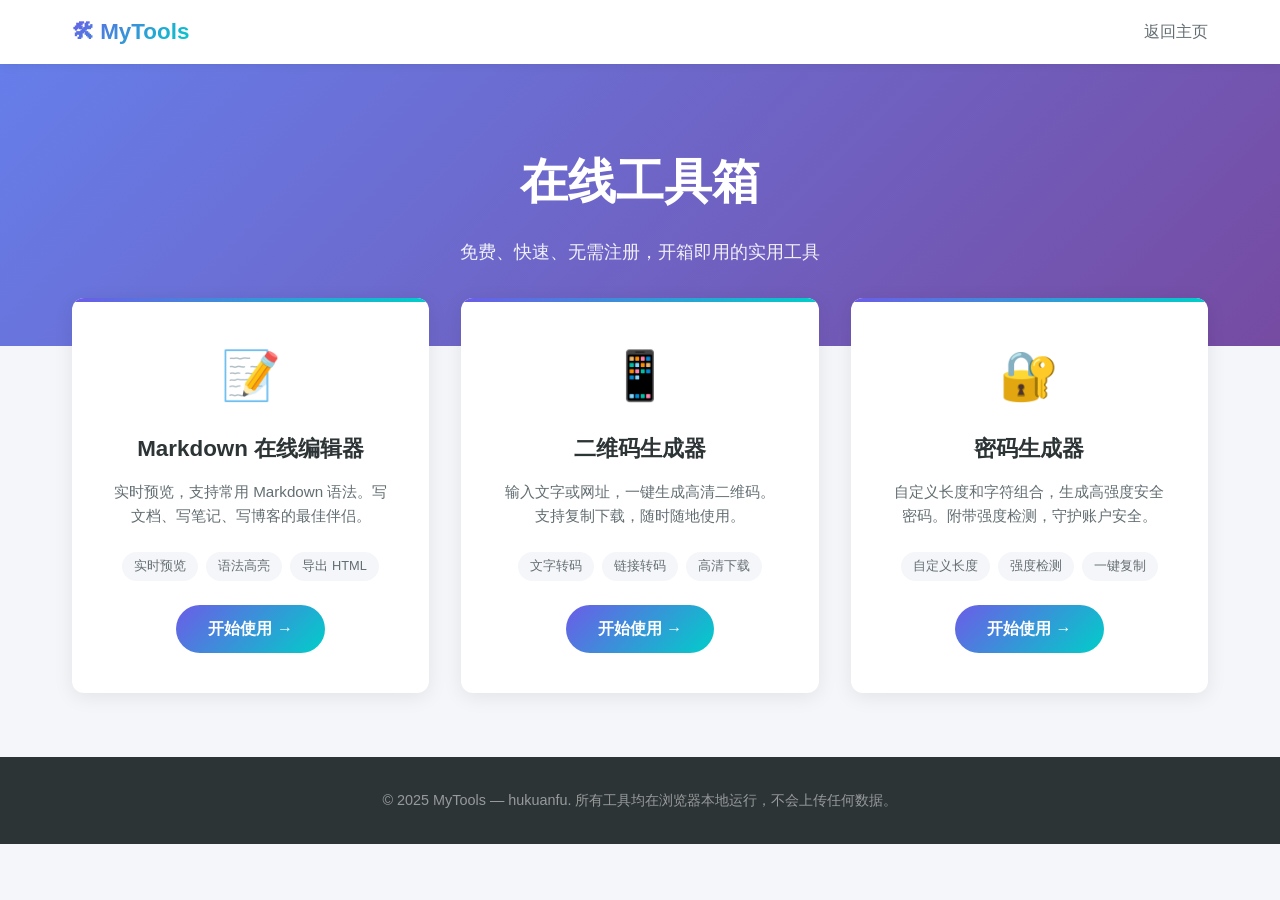
==== tools/index.html @ dee19282 "Add online tools: Markdown editor, QR code generator, password generator with full SEO" ====
<!DOCTYPE html>
<html lang="zh-CN">
<head>
    <meta charset="UTF-8">
    <meta name="viewport" content="width=device-width, initial-scale=1.0">
    <title>在线工具箱 — Markdown编辑器、二维码生成、密码生成 | MyTools</title>
    <meta name="description" content="免费在线工具箱：Markdown 在线编辑器实时预览、二维码在线生成器、高强度密码生成器。无需注册，开箱即用。">
    <meta name="keywords" content="在线工具,Markdown编辑器,二维码生成器,密码生成器,免费工具,开发者工具">
    <meta name="author" content="hukuanfu">
    <meta name="robots" content="index, follow">
    <link rel="canonical" href="https://hukuanfu1220.github.io/my-website/tools/">
    <meta property="og:type" content="website">
    <meta property="og:title" content="在线工具箱 — Markdown、二维码、密码生成">
    <meta property="og:description" content="免费在线工具箱：Markdown 编辑器、二维码生成器、密码生成器。">
    <meta property="og:url" content="https://hukuanfu1220.github.io/my-website/tools/">
    <meta property="og:locale" content="zh_CN">
    <meta name="twitter:card" content="summary_large_image">
    <meta name="twitter:title" content="在线工具箱 — Markdown、二维码、密码生成">
    <meta name="twitter:description" content="免费在线工具箱，开箱即用。">
    <link rel="icon" type="image/svg+xml" href="data:image/svg+xml,<svg xmlns='http://www.w3.org/2000/svg' viewBox='0 0 100 100'><rect x='10' y='10' width='80' height='80' rx='15' fill='%236c5ce7'/><text x='50' y='68' text-anchor='middle' font-size='50' fill='white'>🛠</text></svg>">
    <link rel="stylesheet" href="css/style.css">
</head>
<body>
    <nav>
        <div class="nav-container">
            <a href="../index.html" class="nav-logo">🛠 MyTools</a>
            <ul class="nav-links">
                <li><a href="../index.html">返回主页</a></li>
            </ul>
        </div>
    </nav>

    <header class="tools-hero">
        <h1>在线工具箱</h1>
        <p>免费、快速、无需注册，开箱即用的实用工具</p>
    </header>

    <main>
        <section>
            <div class="tools-grid">
                <article class="tool-card">
                    <div class="tool-icon">📝</div>
                    <h2>Markdown 在线编辑器</h2>
                    <p>实时预览，支持常用 Markdown 语法。写文档、写笔记、写博客的最佳伴侣。</p>
                    <div class="tool-tags">
                        <span class="tag">实时预览</span>
                        <span class="tag">语法高亮</span>
                        <span class="tag">导出 HTML</span>
                    </div>
                    <a href="markdown-editor.html" class="btn-tool">开始使用 →</a>
                </article>

                <article class="tool-card">
                    <div class="tool-icon">📱</div>
                    <h2>二维码生成器</h2>
                    <p>输入文字或网址，一键生成高清二维码。支持复制下载，随时随地使用。</p>
                    <div class="tool-tags">
                        <span class="tag">文字转码</span>
                        <span class="tag">链接转码</span>
                        <span class="tag">高清下载</span>
                    </div>
                    <a href="qr-code.html" class="btn-tool">开始使用 →</a>
                </article>

                <article class="tool-card">
                    <div class="tool-icon">🔐</div>
                    <h2>密码生成器</h2>
                    <p>自定义长度和字符组合，生成高强度安全密码。附带强度检测，守护账户安全。</p>
                    <div class="tool-tags">
                        <span class="tag">自定义长度</span>
                        <span class="tag">强度检测</span>
                        <span class="tag">一键复制</span>
                    </div>
                    <a href="password-gen.html" class="btn-tool">开始使用 →</a>
                </article>
            </div>
        </section>
    </main>

    <footer>
        <p>&copy; 2025 MyTools — hukuanfu. 所有工具均在浏览器本地运行，不会上传任何数据。</p>
    </footer>

    <script type="application/ld+json">
    {
        "@context": "https://schema.org",
        "@type": "WebPage",
        "name": "在线工具箱",
        "description": "免费在线工具箱：Markdown 编辑器、二维码生成器、密码生成器。",
        "url": "https://hukuanfu1220.github.io/my-website/tools/",
        "publisher": {
            "@type": "Person",
            "name": "hukuanfu"
        },
        "offers": {
            "@type": "Offer",
            "price": "0",
            "priceCurrency": "CNY"
        }
    }
    </script>
</body>
</html>
---- tools/css/style.css ----
/* ===== 工具站统一样式 ===== */
* {
    margin: 0;
    padding: 0;
    box-sizing: border-box;
}

:root {
    --primary: #6c5ce7;
    --primary-dark: #5a4bd1;
    --accent: #00cec9;
    --success: #00b894;
    --warning: #fdcb6e;
    --danger: #e17055;
    --dark: #2d3436;
    --gray: #636e72;
    --light-gray: #b2bec3;
    --light: #f5f6fa;
    --white: #ffffff;
    --shadow: 0 4px 20px rgba(0, 0, 0, 0.08);
    --shadow-hover: 0 8px 30px rgba(0, 0, 0, 0.12);
    --radius: 12px;
    --radius-sm: 8px;
    --transition: all 0.3s ease;
}

body {
    font-family: -apple-system, BlinkMacSystemFont, 'Segoe UI', Roboto, 'Helvetica Neue', Arial, 'Noto Sans SC', sans-serif;
    color: var(--dark);
    line-height: 1.6;
    background: var(--light);
}

a {
    text-decoration: none;
    color: inherit;
}

/* ===== 导航栏 ===== */
nav {
    background: var(--white);
    box-shadow: 0 2px 10px rgba(0, 0, 0, 0.06);
    position: sticky;
    top: 0;
    z-index: 100;
}

.nav-container {
    max-width: 1200px;
    margin: 0 auto;
    padding: 0 2rem;
    display: flex;
    justify-content: space-between;
    align-items: center;
    height: 64px;
}

.nav-logo {
    font-size: 1.4rem;
    font-weight: 800;
    background: linear-gradient(135deg, var(--primary), var(--accent));
    -webkit-background-clip: text;
    -webkit-text-fill-color: transparent;
    background-clip: text;
}

.nav-links {
    display: flex;
    list-style: none;
    gap: 1.5rem;
}

.nav-links a {
    font-weight: 500;
    color: var(--gray);
    transition: var(--transition);
    padding: 0.4rem 0;
    position: relative;
}

.nav-links a::after {
    content: '';
    position: absolute;
    bottom: 0;
    left: 0;
    width: 0;
    height: 2px;
    background: var(--primary);
    transition: var(--transition);
}

.nav-links a:hover,
.nav-links a.active {
    color: var(--primary);
}

.nav-links a:hover::after,
.nav-links a.active::after {
    width: 100%;
}

.back-link {
    display: inline-flex;
    align-items: center;
    gap: 0.3rem;
    color: var(--primary);
    font-weight: 500;
    transition: var(--transition);
}

.back-link:hover {
    color: var(--primary-dark);
}

/* ===== 工具站首页 ===== */
.tools-hero {
    padding: 5rem 2rem 3rem;
    text-align: center;
    background: linear-gradient(135deg, #667eea 0%, #764ba2 100%);
    color: var(--white);
}

.tools-hero h1 {
    font-size: clamp(2rem, 5vw, 3rem);
    font-weight: 800;
    margin-bottom: 1rem;
}

.tools-hero p {
    font-size: 1.15rem;
    opacity: 0.9;
    max-width: 600px;
    margin: 0 auto 2rem;
}

.tools-grid {
    display: grid;
    grid-template-columns: repeat(auto-fit, minmax(320px, 1fr));
    gap: 2rem;
    max-width: 1200px;
    margin: -3rem auto 0;
    padding: 0 2rem 4rem;
}

.tool-card {
    background: var(--white);
    border-radius: var(--radius);
    padding: 2.5rem;
    box-shadow: var(--shadow);
    transition: var(--transition);
    text-align: center;
    position: relative;
    overflow: hidden;
}

.tool-card::before {
    content: '';
    position: absolute;
    top: 0;
    left: 0;
    right: 0;
    height: 4px;
    background: linear-gradient(90deg, var(--primary), var(--accent));
}

.tool-card:hover {
    transform: translateY(-5px);
    box-shadow: var(--shadow-hover);
}

.tool-icon {
    font-size: 3rem;
    margin-bottom: 1rem;
}

.tool-card h2 {
    font-size: 1.4rem;
    margin-bottom: 0.8rem;
    color: var(--dark);
}

.tool-card p {
    color: var(--gray);
    font-size: 0.95rem;
    margin-bottom: 1.5rem;
}

.tool-tags {
    display: flex;
    gap: 0.5rem;
    justify-content: center;
    flex-wrap: wrap;
    margin-bottom: 1.5rem;
}

.tag {
    background: var(--light);
    color: var(--gray);
    padding: 0.25rem 0.75rem;
    border-radius: 20px;
    font-size: 0.8rem;
}

.btn-tool {
    display: inline-block;
    padding: 0.7rem 2rem;
    background: linear-gradient(135deg, var(--primary), var(--accent));
    color: var(--white);
    border-radius: 50px;
    font-weight: 600;
    transition: var(--transition);
}

.btn-tool:hover {
    transform: translateY(-2px);
    box-shadow: 0 5px 20px rgba(108, 92, 231, 0.3);
}

/* ===== 工具页面通用布局 ===== */
.tool-page-header {
    background: linear-gradient(135deg, #667eea 0%, #764ba2 100%);
    color: var(--white);
    padding: 5rem 2rem 3rem;
    text-align: center;
}

.tool-page-header h1 {
    font-size: clamp(1.8rem, 4vw, 2.5rem);
    font-weight: 800;
    margin-bottom: 0.5rem;
}

.tool-page-header p {
    opacity: 0.9;
    font-size: 1.1rem;
}

.tool-container {
    max-width: 900px;
    margin: -2rem auto 3rem;
    padding: 0 2rem;
}

.tool-box {
    background: var(--white);
    border-radius: var(--radius);
    padding: 2rem;
    box-shadow: var(--shadow);
    margin-bottom: 2rem;
}

.tool-box h3 {
    font-size: 1.2rem;
    margin-bottom: 1rem;
    color: var(--dark);
}

/* ===== 表单元素 ===== */
.input-group {
    margin-bottom: 1.5rem;
}

.input-group label {
    display: block;
    font-weight: 600;
    margin-bottom: 0.5rem;
    color: var(--dark);
}

.input-group input[type="text"],
.input-group input[type="number"],
.input-group input[type="email"],
.input-group textarea,
.input-group select {
    width: 100%;
    padding: 0.8rem 1rem;
    border: 2px solid #e0e0e0;
    border-radius: var(--radius-sm);
    font-size: 1rem;
    font-family: inherit;
    transition: var(--transition);
}

.input-group input:focus,
.input-group textarea:focus,
.input-group select:focus {
    outline: none;
    border-color: var(--primary);
    box-shadow: 0 0 0 3px rgba(108, 92, 231, 0.1);
}

.input-group textarea {
    min-height: 200px;
    resize: vertical;
    font-family: 'Consolas', 'Monaco', monospace;
    font-size: 0.95rem;
}

.btn {
    padding: 0.7rem 1.5rem;
    border: none;
    border-radius: var(--radius-sm);
    font-size: 1rem;
    font-weight: 600;
    cursor: pointer;
    transition: var(--transition);
    display: inline-flex;
    align-items: center;
    gap: 0.5rem;
}

.btn-primary {
    background: linear-gradient(135deg, var(--primary), var(--accent));
    color: var(--white);
}

.btn-primary:hover {
    transform: translateY(-2px);
    box-shadow: 0 5px 20px rgba(108, 92, 231, 0.3);
}

.btn-secondary {
    background: var(--light);
    color: var(--dark);
}

.btn-secondary:hover {
    background: #e0e0e0;
}

.btn-success {
    background: var(--success);
    color: var(--white);
}

.btn-group {
    display: flex;
    gap: 0.8rem;
    flex-wrap: wrap;
}

.output-box {
    background: var(--light);
    border: 2px solid #e0e0e0;
    border-radius: var(--radius-sm);
    padding: 1rem;
    min-height: 60px;
    font-family: 'Consolas', 'Monaco', monospace;
    font-size: 0.95rem;
    word-break: break-all;
    position: relative;
}

.output-box.preview-html {
    font-family: inherit;
    line-height: 1.8;
}

.copied-toast {
    position: fixed;
    bottom: 2rem;
    left: 50%;
    transform: translateX(-50%) translateY(100px);
    background: var(--dark);
    color: var(--white);
    padding: 0.8rem 2rem;
    border-radius: 50px;
    font-weight: 500;
    opacity: 0;
    transition: all 0.3s ease;
    z-index: 1000;
}

.copied-toast.show {
    transform: translateX(-50%) translateY(0);
    opacity: 1;
}

/* ===== 滑块控件 ===== */
.slider-group {
    display: flex;
    align-items: center;
    gap: 1rem;
    margin-bottom: 1rem;
}

.slider-group input[type="range"] {
    flex: 1;
    height: 6px;
    -webkit-appearance: none;
    appearance: none;
    background: #e0e0e0;
    border-radius: 3px;
    outline: none;
}

.slider-group input[type="range"]::-webkit-slider-thumb {
    -webkit-appearance: none;
    width: 20px;
    height: 20px;
    background: var(--primary);
    border-radius: 50%;
    cursor: pointer;
}

.slider-value {
    min-width: 50px;
    text-align: center;
    font-weight: 600;
    color: var(--primary);
}

/* ===== 复选框组 ===== */
.checkbox-group {
    display: flex;
    flex-wrap: wrap;
    gap: 1rem;
}

.checkbox-item {
    display: flex;
    align-items: center;
    gap: 0.5rem;
}

.checkbox-item input[type="checkbox"] {
    width: 18px;
    height: 18px;
    accent-color: var(--primary);
}

/* ===== 二维码展示 ===== */
.qr-output {
    text-align: center;
    padding: 2rem;
}

.qr-output img {
    max-width: 250px;
    border-radius: var(--radius-sm);
    box-shadow: var(--shadow);
}

/* ===== Markdown 预览 ===== */
.editor-layout {
    display: grid;
    grid-template-columns: 1fr 1fr;
    gap: 1rem;
    min-height: 400px;
}

.editor-layout textarea {
    width: 100%;
    min-height: 400px;
    padding: 1rem;
    border: 2px solid #e0e0e0;
    border-radius: var(--radius-sm);
    font-family: 'Consolas', 'Monaco', monospace;
    font-size: 0.95rem;
    resize: none;
    transition: var(--transition);
}

.editor-layout textarea:focus {
    outline: none;
    border-color: var(--primary);
    box-shadow: 0 0 0 3px rgba(108, 92, 231, 0.1);
}

.preview-panel {
    border: 2px solid #e0e0e0;
    border-radius: var(--radius-sm);
    padding: 1.5rem;
    overflow-y: auto;
    min-height: 400px;
    background: var(--white);
}

.preview-panel h1,
.preview-panel h2,
.preview-panel h3,
.preview-panel h4 {
    margin: 1rem 0 0.5rem;
}

.preview-panel p {
    margin-bottom: 0.8rem;
}

.preview-panel ul,
.preview-panel ol {
    padding-left: 1.5rem;
    margin-bottom: 0.8rem;
}

.preview-panel code {
    background: var(--light);
    padding: 0.15rem 0.4rem;
    border-radius: 4px;
    font-size: 0.9em;
}

.preview-panel pre {
    background: var(--dark);
    color: var(--white);
    padding: 1rem;
    border-radius: var(--radius-sm);
    overflow-x: auto;
    margin-bottom: 1rem;
}

.preview-panel pre code {
    background: none;
    padding: 0;
}

.preview-panel blockquote {
    border-left: 4px solid var(--primary);
    padding-left: 1rem;
    color: var(--gray);
    margin-bottom: 1rem;
}

.preview-panel img {
    max-width: 100%;
    border-radius: var(--radius-sm);
}

.preview-panel a {
    color: var(--primary);
}

.preview-panel table {
    width: 100%;
    border-collapse: collapse;
    margin-bottom: 1rem;
}

.preview-panel th,
.preview-panel td {
    border: 1px solid #ddd;
    padding: 0.5rem 0.8rem;
    text-align: left;
}

.preview-panel th {
    background: var(--light);
    font-weight: 600;
}

/* ===== 密码展示 ===== */
.password-display {
    background: var(--dark);
    color: var(--success);
    padding: 1.2rem 1.5rem;
    border-radius: var(--radius-sm);
    font-family: 'Consolas', 'Monaco', monospace;
    font-size: 1.2rem;
    word-break: break-all;
    text-align: center;
    margin-bottom: 1.5rem;
    position: relative;
}

.strength-bar {
    height: 6px;
    background: #e0e0e0;
    border-radius: 3px;
    margin-bottom: 1rem;
    overflow: hidden;
}

.strength-bar-fill {
    height: 100%;
    border-radius: 3px;
    transition: var(--transition);
}

.strength-weak { background: var(--danger); width: 25%; }
.strength-fair { background: var(--warning); width: 50%; }
.strength-good { background: #74b9ff; width: 75%; }
.strength-strong { background: var(--success); width: 100%; }

.strength-text {
    font-size: 0.9rem;
    margin-bottom: 1rem;
    font-weight: 600;
}

/* ===== 页脚 ===== */
footer {
    background: var(--dark);
    color: rgba(255, 255, 255, 0.5);
    text-align: center;
    padding: 2rem;
    font-size: 0.9rem;
}

footer a {
    color: rgba(255, 255, 255, 0.7);
}

/* ===== 响应式 ===== */
@media (max-width: 768px) {
    .nav-links {
        display: none;
    }

    .tools-grid {
        grid-template-columns: 1fr;
        padding: 0 1rem 3rem;
    }

    .editor-layout {
        grid-template-columns: 1fr;
    }

    .tool-container {
        padding: 0 1rem;
    }

    .btn-group {
        flex-direction: column;
    }

    .slider-group {
        flex-wrap: wrap;
    }
}

/* ===== 无障碍 ===== */
.sr-only {
    position: absolute;
    width: 1px;
    height: 1px;
    padding: 0;
    margin: -1px;
    overflow: hidden;
    clip: rect(0, 0, 0, 0);
    white-space: nowrap;
    border: 0;
}
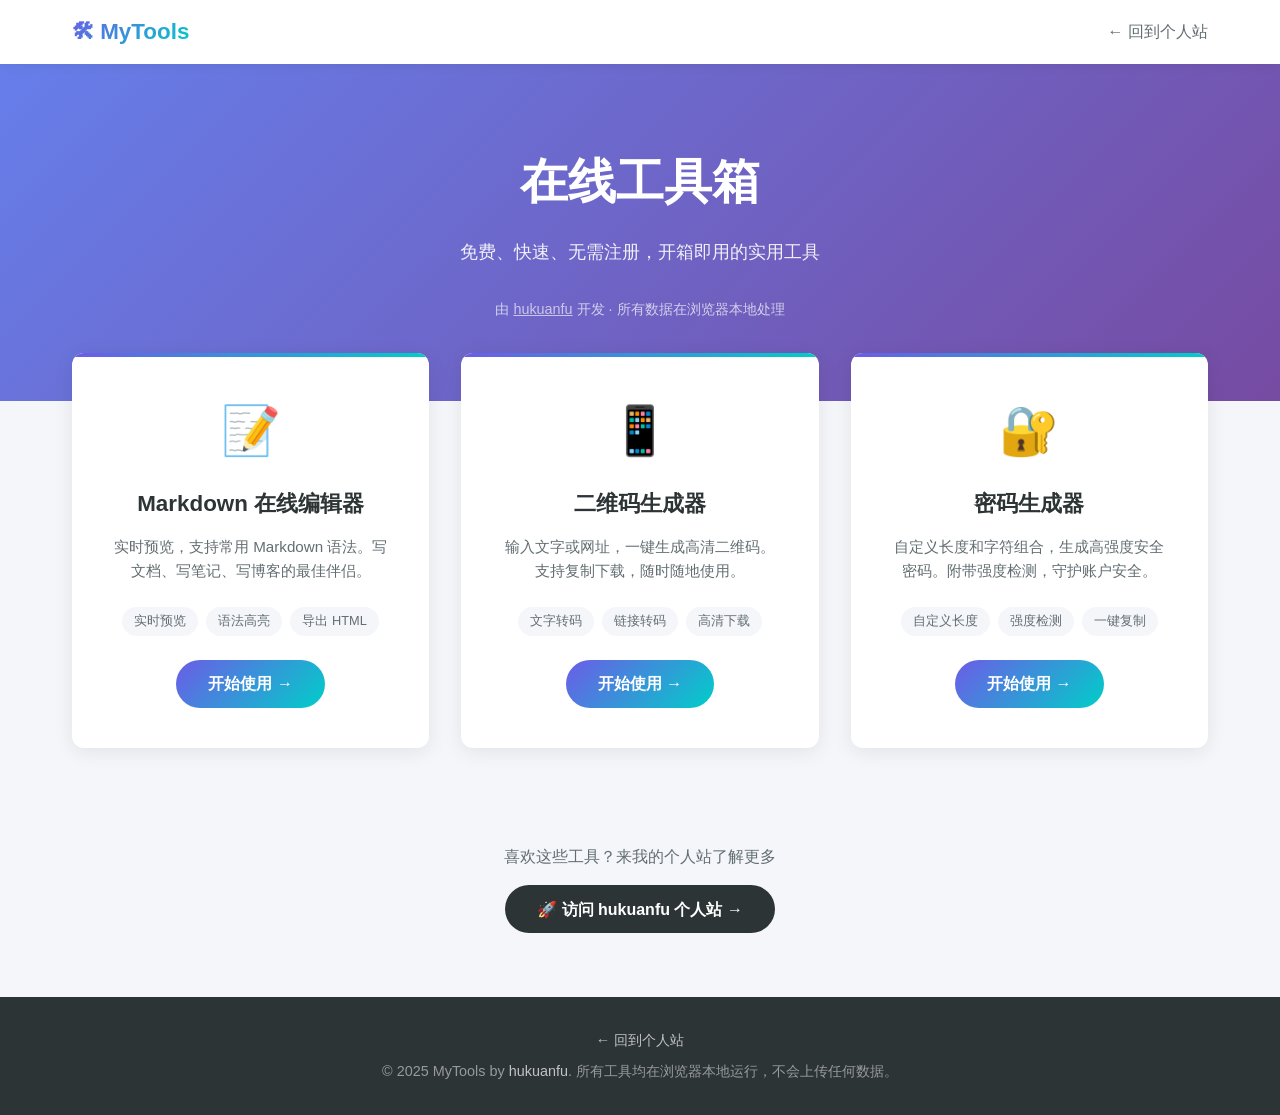
==== commit 3b815d66: "Integrate tools site with main site: nav links, brand CTA, unified footer" ====
--- a/tools/index.html
+++ b/tools/index.html
@@ -4,14 +4,14 @@
     <meta charset="UTF-8">
     <meta name="viewport" content="width=device-width, initial-scale=1.0">
     <title>在线工具箱 — Markdown编辑器、二维码生成、密码生成 | MyTools</title>
-    <meta name="description" content="免费在线工具箱：Markdown 在线编辑器实时预览、二维码在线生成器、高强度密码生成器。无需注册，开箱即用。">
+    <meta name="description" content="免费在线工具箱：Markdown 在线编辑器实时预览、二维码在线生成器、高强度密码生成器。无需注册，开箱即用。由 hukuanfu 开发。">
     <meta name="keywords" content="在线工具,Markdown编辑器,二维码生成器,密码生成器,免费工具,开发者工具">
     <meta name="author" content="hukuanfu">
     <meta name="robots" content="index, follow">
     <link rel="canonical" href="https://hukuanfu1220.github.io/my-website/tools/">
     <meta property="og:type" content="website">
     <meta property="og:title" content="在线工具箱 — Markdown、二维码、密码生成">
-    <meta property="og:description" content="免费在线工具箱：Markdown 编辑器、二维码生成器、密码生成器。">
+    <meta property="og:description" content="免费在线工具箱：Markdown 编辑器、二维码生成器、密码生成器。由 hukuanfu 开发。">
     <meta property="og:url" content="https://hukuanfu1220.github.io/my-website/tools/">
     <meta property="og:locale" content="zh_CN">
     <meta name="twitter:card" content="summary_large_image">
@@ -23,9 +23,9 @@
 <body>
     <nav>
         <div class="nav-container">
-            <a href="../index.html" class="nav-logo">🛠 MyTools</a>
+            <a href="../index.html" class="nav-logo" title="回到 hukuanfu 个人站">🛠 MyTools</a>
             <ul class="nav-links">
-                <li><a href="../index.html">返回主页</a></li>
+                <li><a href="../index.html">← 回到个人站</a></li>
             </ul>
         </div>
     </nav>
@@ -33,6 +33,7 @@
     <header class="tools-hero">
         <h1>在线工具箱</h1>
         <p>免费、快速、无需注册，开箱即用的实用工具</p>
+        <p style="font-size:0.9rem; opacity:0.7; margin-top:0.5rem;">由 <a href="../index.html" style="color:rgba(255,255,255,0.9); text-decoration:underline;">hukuanfu</a> 开发 · 所有数据在浏览器本地处理</p>
     </header>
 
     <main>
@@ -75,10 +76,21 @@
                 </article>
             </div>
         </section>
+
+        <!-- 底部 CTA -->
+        <section style="text-align:center; padding:2rem 2rem 4rem; max-width:700px; margin:0 auto;">
+            <p style="color:var(--gray); margin-bottom:1rem;">喜欢这些工具？来我的个人站了解更多</p>
+            <a href="../index.html" class="btn-tool" style="background:var(--dark);">🚀 访问 hukuanfu 个人站 →</a>
+        </section>
     </main>
 
     <footer>
-        <p>&copy; 2025 MyTools — hukuanfu. 所有工具均在浏览器本地运行，不会上传任何数据。</p>
+        <div class="footer-content">
+            <p style="margin-bottom:0.5rem;">
+                <a href="../index.html" style="color:rgba(255,255,255,0.7);">← 回到个人站</a>
+            </p>
+            <p>&copy; 2025 MyTools by <a href="../index.html" style="color:rgba(255,255,255,0.7);">hukuanfu</a>. 所有工具均在浏览器本地运行，不会上传任何数据。</p>
+        </div>
     </footer>
 
     <script type="application/ld+json">
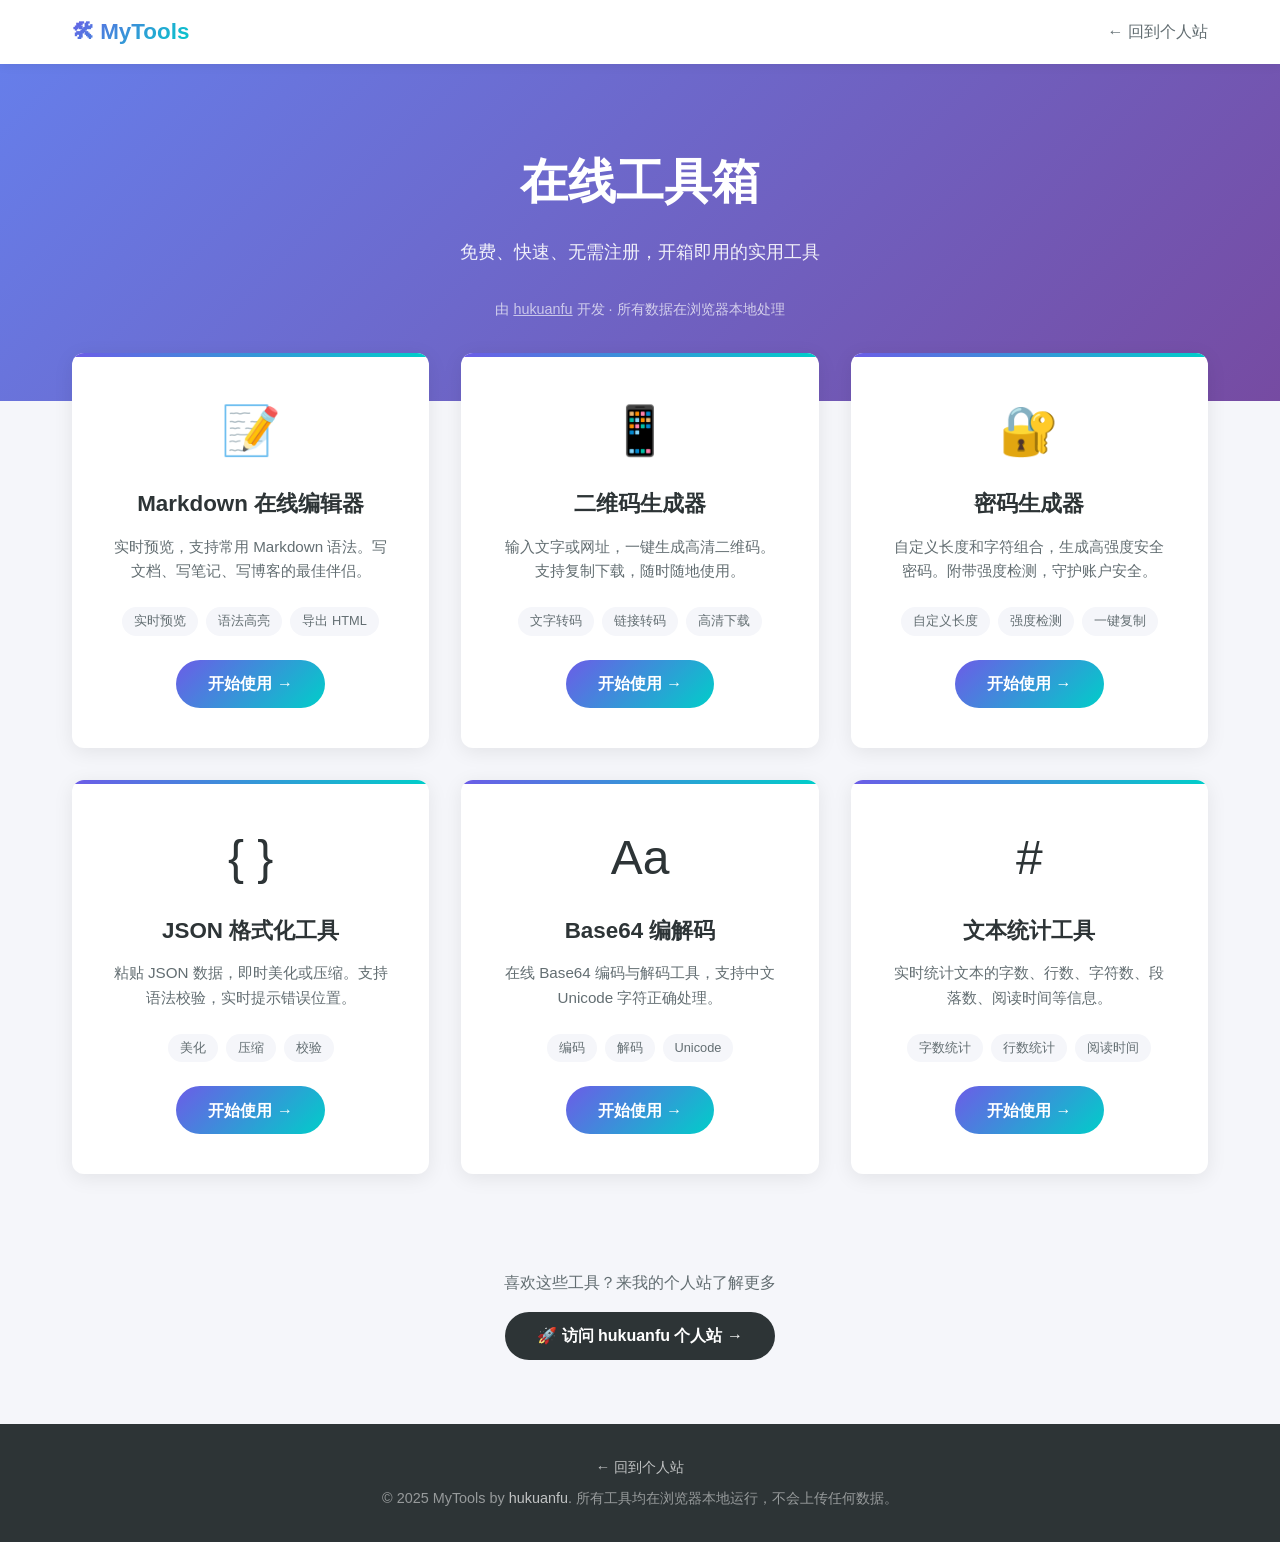
==== commit e4878d8c: "feat: 更新网站 — 添加项目展示区、博客区、3个新工具，更新联系邮箱" ====
--- a/tools/index.html
+++ b/tools/index.html
@@ -74,6 +74,42 @@
                     </div>
                     <a href="password-gen.html" class="btn-tool">开始使用 →</a>
                 </article>
+
+                <article class="tool-card">
+                    <div class="tool-icon">{ }</div>
+                    <h2>JSON 格式化工具</h2>
+                    <p>粘贴 JSON 数据，即时美化或压缩。支持语法校验，实时提示错误位置。</p>
+                    <div class="tool-tags">
+                        <span class="tag">美化</span>
+                        <span class="tag">压缩</span>
+                        <span class="tag">校验</span>
+                    </div>
+                    <a href="json-formatter.html" class="btn-tool">开始使用 →</a>
+                </article>
+
+                <article class="tool-card">
+                    <div class="tool-icon">Aa</div>
+                    <h2>Base64 编解码</h2>
+                    <p>在线 Base64 编码与解码工具，支持中文 Unicode 字符正确处理。</p>
+                    <div class="tool-tags">
+                        <span class="tag">编码</span>
+                        <span class="tag">解码</span>
+                        <span class="tag">Unicode</span>
+                    </div>
+                    <a href="base64.html" class="btn-tool">开始使用 →</a>
+                </article>
+
+                <article class="tool-card">
+                    <div class="tool-icon">#</div>
+                    <h2>文本统计工具</h2>
+                    <p>实时统计文本的字数、行数、字符数、段落数、阅读时间等信息。</p>
+                    <div class="tool-tags">
+                        <span class="tag">字数统计</span>
+                        <span class="tag">行数统计</span>
+                        <span class="tag">阅读时间</span>
+                    </div>
+                    <a href="text-stats.html" class="btn-tool">开始使用 →</a>
+                </article>
             </div>
         </section>
 
--- a/tools/css/style.css
+++ b/tools/css/style.css
@@ -640,3 +640,35 @@
     white-space: nowrap;
     border: 0;
 }
+
+/* ===== 文本统计结果 ===== */
+.stats-grid {
+    display: grid;
+    grid-template-columns: repeat(auto-fit, minmax(150px, 1fr));
+    gap: 1rem;
+}
+
+.stat-box {
+    background: var(--light);
+    border-radius: var(--radius-sm);
+    padding: 1.25rem;
+    text-align: center;
+}
+
+.stat-number {
+    font-size: 1.75rem;
+    font-weight: 700;
+    color: var(--primary);
+    margin-bottom: 0.25rem;
+}
+
+.stat-label {
+    font-size: 0.85rem;
+    color: var(--gray);
+}
+
+.output-area {
+    min-height: 100px;
+    word-break: break-all;
+    white-space: pre-wrap;
+}
